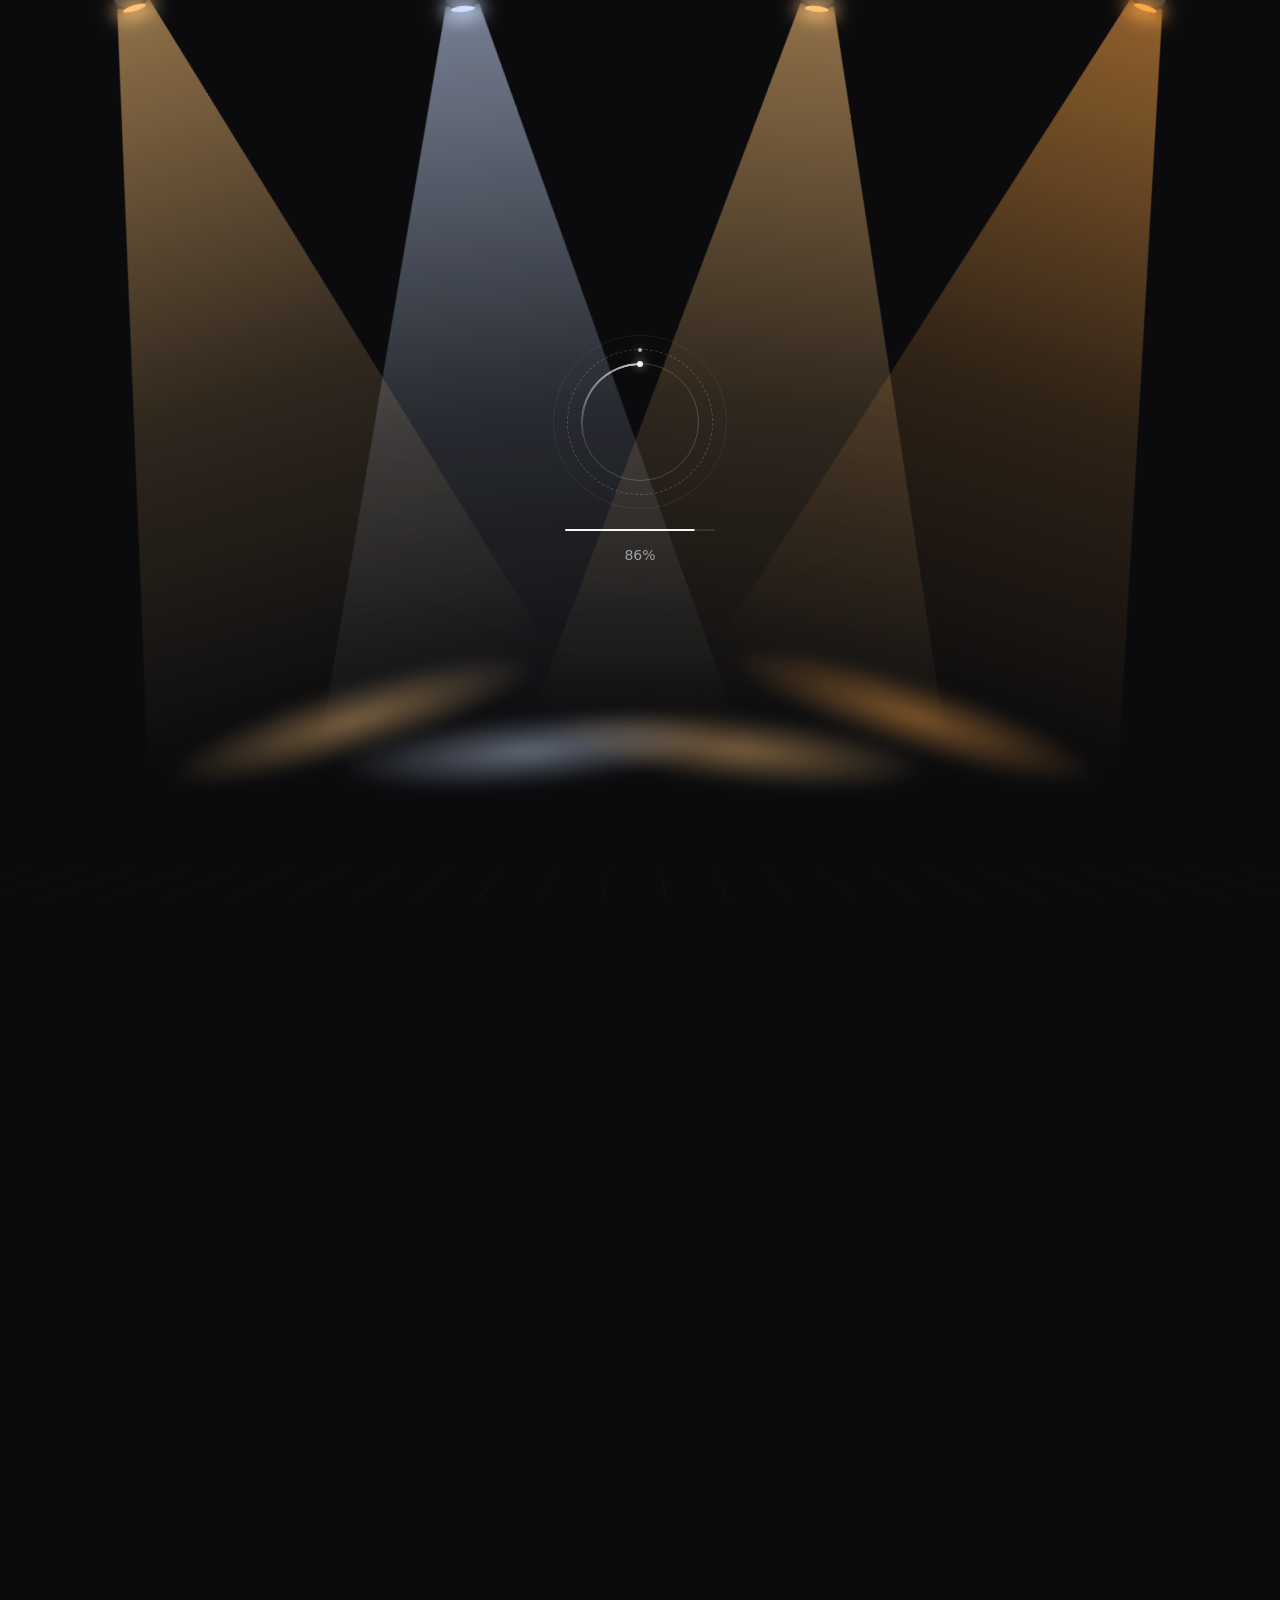
==== index.html @ 26c98234 "Add files via upload" ====
<!doctype html>
<html lang="en">
<head>
<meta charset="utf-8">
<meta name="viewport" content="width=device-width,initial-scale=1,viewport-fit=cover">
<title>Piyush Nandi | Student, aspiring software engineer and visual creator</title>
<meta name="description" content="Welcome to the portfolio of Piyush Nandi, a Computer Science student at SRM Ramapuram.">
<meta name="theme-color" content="#0b0b0d">
<link rel="icon" href="favicon.svg" type="image/svg+xml">
<link rel="stylesheet" href="style.css">
<link rel="stylesheet" href="landing.css">
<noscript><style>#load{display:none}body.lock{overflow:auto}</style></noscript>
</head>
<body class="lock">
<div id="load">
<div class="studio" aria-hidden="true">
<div class="lfloor"></div>
<div class="lamp l1"><i class="beam"></i><i class="pool"></i><i class="fx"></i></div>
<div class="lamp l2"><i class="beam"></i><i class="pool"></i><i class="fx"></i></div>
<div class="lamp l3"><i class="beam"></i><i class="pool"></i><i class="fx"></i></div>
<div class="lamp l4"><i class="beam"></i><i class="pool"></i><i class="fx"></i></div>
</div>
<div class="lw">
<div class="orb" aria-hidden="true">
<i class="rg r1"></i><i class="rg r2"></i><i class="rg r3"></i><i class="streak"></i>
<div class="bl" id="b0"><img src="assets/logos/srm.png" alt=""></div>
<div class="bl" id="b1"><img src="assets/logos/kv.png" alt=""></div>
<div class="bl bulb" id="b2"><i class="halo"></i><i class="rays"></i><img src="assets/logos/chipset-bulb.png" alt=""></div>
</div>
<div class="lbar"><i id="lbi"></i></div><div class="ln"><span id="ln">0</span>%</div></div></div>
<a class="btn skip" href="portfolio.html">Skip intro</a>
<div class="track"><div class="scene"><div class="floor" id="floor"></div><div class="world" id="world"></div></div></div>
<div id="hint">Scroll to enter</div>
<noscript><p style="padding:24px"><a href="portfolio.html">Open the portfolio</a></p></noscript>
<script src="config.js"></script>
<script src="landing.js"></script>
</body>
</html>
---- style.css ----
@property --glow{syntax:'<color>';inherits:true;initial-value:#af795d}
:root{--glow:#af795d;--bg:#0b0b0d;--card:rgba(255,255,255,.055);--line:rgba(255,255,255,.1);--tx:#f5f5f7;--mut:#a1a1a6;--r:22px;transition:--glow 1s ease}
*{box-sizing:border-box;margin:0}
html{scroll-behavior:smooth;scroll-padding-top:70px}
body{background:var(--bg);color:var(--tx);font:16px/1.55 -apple-system,BlinkMacSystemFont,"SF Pro Text","Inter","Segoe UI",system-ui,sans-serif;-webkit-font-smoothing:antialiased;min-height:100vh}
body::before{content:"";position:fixed;inset:0;z-index:-1;background:radial-gradient(60% 50% at 82% 10%,color-mix(in srgb,var(--glow) 30%,transparent),transparent 70%),radial-gradient(50% 40% at 4% 62%,color-mix(in srgb,var(--glow) 15%,transparent),transparent 70%)}
a{color:inherit}
:focus-visible{outline:2px solid var(--tx);outline-offset:3px}
.wrap{max-width:1120px;margin-inline:auto;padding:72px max(16px,4vw)}
h1{font-size:clamp(44px,8vw,84px);font-weight:700;letter-spacing:-.035em;line-height:1.02}
h2{font-size:clamp(28px,4vw,40px);font-weight:700;letter-spacing:-.02em;margin-bottom:8px}
h3{font-size:20px;margin:36px 0 14px}
.sub{font-size:clamp(18px,2.4vw,24px);font-weight:500;margin:12px 0 18px}
.lead{color:var(--mut);font-size:18px;max-width:52ch}
.muted{color:var(--mut);margin-bottom:24px}

.nav{position:fixed;inset:0 0 auto;z-index:20;height:56px;display:flex;align-items:center;justify-content:space-between;gap:16px;padding:0 max(16px,4vw);background:rgba(11,11,13,.72);-webkit-backdrop-filter:blur(20px) saturate(180%);backdrop-filter:blur(20px) saturate(180%);border-bottom:1px solid var(--line)}
.brand{font-weight:600;text-decoration:none;white-space:nowrap}
.nav nav{display:flex;gap:2px;overflow-x:auto;scrollbar-width:none}
.nav nav a{color:var(--mut);padding:6px 11px;border-radius:99px;font-size:14px;white-space:nowrap;text-decoration:none}
.nav nav a:hover{color:var(--tx);background:rgba(255,255,255,.08)}

.hero{display:grid;grid-template-columns:1fr 1.05fr;gap:48px;align-items:center;min-height:100vh;padding-top:96px}
.stage{width:100%;max-width:440px;justify-self:center}
.card.photo{padding:0}
.cut{display:grid;justify-items:center;align-items:end}
.cut img{width:100%;max-width:100%;height:auto;max-height:76vh;object-fit:contain;display:block}
.photo img{width:100%;aspect-ratio:4/5;object-fit:cover;object-position:center top;border-radius:var(--r);display:block}

.row{display:flex;flex-wrap:wrap;gap:10px;margin-top:22px}
.row.mid{justify-content:center}
.btn{display:inline-flex;align-items:center;justify-content:center;padding:10px 18px;border-radius:99px;border:1px solid var(--line);background:rgba(255,255,255,.08);color:var(--tx);font:inherit;font-size:15px;text-decoration:none;cursor:pointer;transition:background .2s}
.btn:hover{background:rgba(255,255,255,.16)}
.btn.pri{background:var(--tx);color:#000;border-color:var(--tx)}
.btn.pri:hover{background:#fff}

.card{position:relative;background:var(--card);border:1px solid var(--line);border-radius:var(--r);padding:22px}
.tilt{transform-style:preserve-3d;transition:transform .2s ease-out;will-change:transform}
.tilt .z{transform:translateZ(28px)}
.tilt::after{content:"";position:absolute;inset:0;border-radius:var(--r);pointer-events:none;opacity:0;transition:opacity .2s;background:radial-gradient(circle at var(--mx,50%) var(--my,50%),rgba(255,255,255,.2),transparent 55%);transform:translateZ(60px)}
.tilt:hover::after{opacity:1}

.grid{display:grid;gap:18px;grid-template-columns:repeat(auto-fill,minmax(270px,1fr))}
.card h3{font-size:20px;margin:0 0 6px}
.card p{color:var(--mut);font-size:15px}
.meta{font-size:14px;color:var(--mut);margin-bottom:10px}
.tags{display:flex;flex-wrap:wrap;gap:6px;margin:14px 0}
.tag{display:inline-block;font-size:12px;padding:3px 10px;border-radius:99px;background:rgba(255,255,255,.08);color:var(--mut)}
.card .row{margin-top:14px}
.imgbtn{display:block;width:100%;padding:0;border:0;background:#111;border-radius:14px;overflow:hidden;cursor:zoom-in;margin-bottom:14px}
.imgbtn img{width:100%;display:block;aspect-ratio:4/3;object-fit:cover}
.imgbtn video{width:100%;display:block;aspect-ratio:4/3;object-fit:cover}
.cert .imgbtn img{object-fit:contain}
img.missing{visibility:hidden}

.list{display:grid;gap:14px}
.erow{display:grid;grid-template-columns:auto 1fr auto;gap:4px 20px;align-items:center}
.erow.nl{grid-template-columns:1fr auto}
.erow img{width:56px;height:56px;object-fit:contain;border-radius:12px;background:rgba(255,255,255,.06)}
.erow b{font-size:18px}
.erow .sc{font-size:24px;font-weight:700;text-align:right}
.erow .sc small{display:block;font-size:12px;font-weight:400;color:var(--mut)}
.erow span{color:var(--mut);font-size:15px}
.erow>div{display:grid;gap:2px}
.xrow{display:grid;grid-template-columns:auto 1fr;gap:20px;align-items:start}
.xrow.nl{grid-template-columns:1fr}
.xrow img{width:88px;height:auto;border-radius:16px;background:#fff;padding:4px;display:block}
.xrow .xb{min-width:0}

.cylwrap{position:relative;height:calc(var(--ph,260px) + 70px);display:grid;place-items:center;overflow:hidden;perspective:1200px;cursor:grab;touch-action:pan-y;user-select:none;-webkit-user-select:none;border-radius:var(--r)}
.cylwrap.grab{cursor:grabbing}
.ring{position:relative;width:0;height:0;transform-style:preserve-3d}
.p{position:absolute;width:var(--pw);height:var(--ph);left:calc(var(--pw) / -2);top:calc(var(--ph) / -2);border-radius:16px;overflow:hidden;background:#111;backface-visibility:hidden;-webkit-backface-visibility:hidden;opacity:.55;transition:opacity .3s;transform:rotateY(calc(var(--i) * var(--step))) translateZ(var(--rad))}
.p.front{opacity:1}
.p img{width:100%;height:100%;object-fit:cover;display:block;pointer-events:none}

.two{display:grid;grid-template-columns:1fr 1fr;gap:32px;align-items:start}
.form{display:grid;gap:14px}
label{font-size:14px;color:var(--mut)}
input,textarea{display:block;width:100%;margin-top:6px;padding:11px 13px;border-radius:12px;border:1px solid var(--line);background:rgba(255,255,255,.06);color:var(--tx);font:inherit}
textarea{resize:vertical}

.foot{display:flex;justify-content:space-between;flex-wrap:wrap;gap:12px;padding-block:32px;color:var(--mut);font-size:14px;border-top:1px solid var(--line)}
.foot .row{margin:0}

.lb{position:fixed;inset:0;z-index:50;background:rgba(0,0,0,.88);display:flex;align-items:center;justify-content:center;padding:60px 16px 16px}
[hidden]{display:none!important}
#lbx{position:absolute;top:14px;right:14px}
.lbin{max-width:min(1000px,100%);max-height:100%;display:flex;flex-direction:column;gap:12px;align-items:center}
#lbm img,#lbm video{max-width:100%;max-height:calc(100vh - 170px);border-radius:12px;display:block}
.lb:not([hidden]) #lbm{animation:zoom .25s ease}
@keyframes zoom{from{transform:scale(.94);opacity:0}}
.lbc{display:flex;gap:12px;align-items:center;flex-wrap:wrap;justify-content:center;color:var(--mut);text-align:center}
.lbc strong{color:var(--tx)}

.doc{max-width:720px;margin-inline:auto;padding:96px 20px 64px}
.doc h1{font-size:40px;margin-bottom:8px}
.doc h2{font-size:20px;margin:28px 0 6px}
.doc p{color:var(--mut)}

@media (max-width:820px){
  .xrow{gap:14px}.xrow img{width:64px}
  .erow{grid-template-columns:auto 1fr;gap:4px 14px}.erow.nl{grid-template-columns:1fr}.erow .sc{grid-column:1/-1;text-align:left;display:flex;align-items:baseline;gap:8px}
  .erow .sc small{display:inline}
  .hero{grid-template-columns:1fr;min-height:0;gap:32px}
  .stage{max-width:320px}
  .two{grid-template-columns:1fr}
  .wrap{padding-block:52px}
}
@media (prefers-reduced-motion:reduce){
  *{transition:none!important;animation:none!important;scroll-behavior:auto!important}
}

.hero .stage{max-width:660px}
body{animation:pin .6s ease both}
@keyframes pin{from{opacity:0}}
@media (max-width:820px){.hero .stage{max-width:100%}}
@media (prefers-reduced-motion:reduce){body{animation:none}}
.hero h1{font-size:clamp(44px,5.6vw,76px)}

/* Arriving from the landing page: fade in with a small zoom, carrying on from the laptop zoom */
/* The zoom is on main, never on body: a transformed body makes the fixed glow stretch over the whole page and shows as a vertical light */
html.enter body{animation:pin .9s ease backwards}
html.enter main{animation:pnIn 1.1s cubic-bezier(.2,.7,.2,1) backwards;transform-origin:50% 30%}
html.enter{overflow-x:clip}
@keyframes pnIn{from{transform:scale(1.08)}}
@media (prefers-reduced-motion:reduce){html.enter body,html.enter main{animation:none}}

/* ---------- Scroll effects (see scroll3d.js) ---------- */
#prog{position:fixed;top:0;left:0;width:100%;height:2px;z-index:30;transform-origin:0 50%;transform:scaleX(0);background:linear-gradient(90deg,var(--glow),#fff)}
#dots{position:fixed;right:10px;top:50%;transform:translateY(-50%);z-index:15;display:grid;gap:4px}
#dots a{position:relative;display:grid;place-items:center;width:22px;height:22px}
#dots a i{display:block;width:6px;height:6px;border-radius:50%;background:rgba(255,255,255,.28);transition:transform .25s,background .25s,box-shadow .25s}
#dots a.on i{background:#fff;transform:scale(1.7);box-shadow:0 0 12px var(--glow)}
#dots a::after{content:attr(data-l);position:absolute;right:26px;top:50%;transform:translateY(-50%);font-size:12px;white-space:nowrap;color:var(--tx);background:rgba(11,11,13,.85);border:1px solid var(--line);padding:3px 10px;border-radius:99px;opacity:0;pointer-events:none;transition:opacity .2s}
#dots a:hover::after,#dots a:focus-visible::after{opacity:1}
@media (max-width:1000px){#dots{display:none}}

.bgfloor{position:fixed;left:-40%;right:-40%;bottom:-6%;height:46%;z-index:-1;pointer-events:none;transform:perspective(520px) rotateX(68deg);transform-origin:50% 100%;background:repeating-linear-gradient(to bottom,rgba(255,255,255,.07) 0 1px,transparent 1px 90px),repeating-linear-gradient(to right,rgba(255,255,255,.07) 0 1px,transparent 1px 90px);background-position:0 calc(var(--sy,0) * .35px);-webkit-mask-image:linear-gradient(to top,#000,transparent 85%);mask-image:linear-gradient(to top,#000,transparent 85%)}

.rv{opacity:0;transform:perspective(900px) translate3d(0,46px,-90px) rotateX(14deg);transform-origin:50% 100%;transition:opacity .8s ease var(--d,0ms),transform 1s cubic-bezier(.2,.7,.2,1) var(--d,0ms)}
.rv.in{opacity:1;transform:none}

.hero .stage{transform:perspective(1100px) translate3d(0,calc(var(--hs,0) * -64px),0) rotateY(calc(var(--hs,0) * -9deg)) scale(calc(1 - var(--hs,0) * .08));opacity:calc(1 - var(--hs,0) * .55);will-change:transform}
.hero .ht{transform:translate3d(0,calc(var(--hs,0) * 36px),0);opacity:calc(1 - var(--hs,0) * .75)}

#projects{display:block}
.pcard{position:sticky;top:calc(78px + var(--i,0) * 16px);display:grid;grid-template-columns:auto 1fr;gap:6px 34px;align-items:start;padding:30px 32px;margin-bottom:24vh;min-height:300px;transform-origin:50% 0;will-change:transform,filter;background:color-mix(in srgb,#17171b 92%,var(--glow));box-shadow:0 -18px 40px rgba(0,0,0,.35)}
.pcard:last-child{margin-bottom:0}
.pn{font-size:clamp(64px,10vw,132px);font-weight:700;letter-spacing:-.05em;line-height:.85;color:transparent;-webkit-text-stroke:1.5px rgba(255,255,255,.28);user-select:none}
.pb{min-width:0}
.pcard h3{font-size:clamp(22px,3vw,30px);margin-bottom:6px}
.pcard p{font-size:16px;max-width:60ch}
@media (max-width:640px){.pcard{grid-template-columns:1fr;padding:22px 20px;min-height:0;margin-bottom:18vh}.pn{font-size:56px}}

.tl{position:relative;padding-left:32px}
.tl::before,.tl::after{content:"";position:absolute;left:7px;top:10px;width:2px;border-radius:2px}
.tl::before{bottom:10px;background:var(--line)}
.tl::after{height:calc((100% - 20px) * var(--fill,0));background:linear-gradient(var(--glow),#fff);box-shadow:0 0 14px var(--glow)}
.tl>.card::before{content:"";position:absolute;left:-32px;top:26px;width:16px;height:16px;border-radius:50%;background:var(--bg);border:2px solid var(--line);transition:background .4s,border-color .4s,box-shadow .4s}
.tl>.card.lit::before{background:var(--glow);border-color:#fff;box-shadow:0 0 16px var(--glow)}

.cteaser{display:grid;grid-template-columns:minmax(0,1.1fr) minmax(0,1fr);gap:28px;align-items:center;text-decoration:none;padding:26px;overflow:hidden;transition:border-color .3s,background .3s}
.cteaser:hover{border-color:rgba(255,255,255,.3);background:rgba(255,255,255,.08)}
.cteaser:has(.cstack[hidden]){grid-template-columns:1fr}
.cstack{position:relative;height:220px;perspective:900px}
.cstack img{position:absolute;left:50%;top:50%;height:200px;width:auto;max-width:60%;object-fit:cover;border-radius:14px;box-shadow:0 18px 40px rgba(0,0,0,.5);transform:translate(-50%,-50%) translateX(calc((var(--k) - 1.5) * 52px)) rotateY(calc((var(--k) - 1.5) * -14deg)) rotateZ(calc((var(--k) - 1.5) * 3deg));transition:transform .5s cubic-bezier(.2,.7,.2,1)}
.cteaser:hover .cstack img{transform:translate(-50%,-50%) translateX(calc((var(--k) - 1.5) * 78px)) rotateY(calc((var(--k) - 1.5) * -20deg)) rotateZ(calc((var(--k) - 1.5) * 5deg)) translateZ(30px)}
.ct2 h3{margin:0 0 6px}
.ct2 p{margin-bottom:16px}
@media (max-width:760px){.cteaser{grid-template-columns:1fr}.cstack{height:180px}.cstack img{height:160px}}

/* ---------- Creative page ---------- */
.chead{padding-bottom:12px;padding-top:110px}
.back{display:inline-block;color:var(--mut);text-decoration:none;margin-bottom:18px;font-size:15px}
.back:hover{color:var(--tx)}
.chips{display:flex;flex-wrap:wrap;gap:8px;margin:22px 0 8px}
.chip{padding:8px 16px;border-radius:99px;border:1px solid var(--line);background:rgba(255,255,255,.06);color:var(--mut);font:inherit;font-size:14px;cursor:pointer;transition:background .2s,color .2s}
.chip:hover{color:var(--tx);background:rgba(255,255,255,.12)}
.chip.on{background:var(--tx);color:#000;border-color:var(--tx)}
.cbody{padding-top:20px}
.cgrid{columns:3 260px;column-gap:16px}
.ct{position:relative;display:block;width:100%;margin:0 0 16px;padding:0;border:1px solid var(--line);border-radius:18px;overflow:hidden;background:#111;cursor:zoom-in;break-inside:avoid;min-height:120px;transition:transform .35s cubic-bezier(.2,.7,.2,1),border-color .3s,box-shadow .3s}
.ct:hover{transform:translateY(-4px) scale(1.012);border-color:rgba(255,255,255,.3);box-shadow:0 18px 44px rgba(0,0,0,.5)}
.ct img,.ct video{display:block;width:100%;height:100%;object-fit:cover}
.ct:not([style*="aspect"]) img,.ct:not([style*="aspect"]) video{height:auto}
.ct.miss{display:none}
.cap{position:absolute;left:0;right:0;bottom:0;padding:34px 14px 12px;font-size:14px;text-align:left;color:#fff;background:linear-gradient(transparent,rgba(0,0,0,.72));opacity:0;transition:opacity .3s}
.ct:hover .cap,.ct:focus-visible .cap{opacity:1}
@media (hover:none){.cap{opacity:1}}
.ct.vid::before{content:"";position:absolute;right:12px;top:12px;width:34px;height:34px;border-radius:50%;background:rgba(0,0,0,.55) ;z-index:1}
.ct.vid::after{content:"";position:absolute;right:23px;top:21px;z-index:2;border-left:11px solid #fff;border-top:7px solid transparent;border-bottom:7px solid transparent}
.cempty{padding:30px 0}
#sentinel{height:1px}
.lbn{position:absolute;top:50%;transform:translateY(-50%);z-index:2;width:46px;height:46px;padding:0;font-size:20px}
.lbp{left:14px}.lbf{right:14px}
.cpage .lbc{margin-top:4px}
@media (max-width:640px){.lbn{top:auto;bottom:18px;transform:none}.lbp{left:calc(50% - 56px)}.lbf{right:calc(50% - 56px)}.lb{padding-bottom:80px}}
@media (prefers-reduced-motion:reduce){.rv{opacity:1!important;transform:none!important}.hero .stage,.hero .ht{transform:none!important;opacity:1!important}.pcard{position:relative;top:auto;margin-bottom:18px}.cstack img{transition:none}}
---- landing.css ----
html{overflow-x:clip;--vw:1vw}
body{overflow-x:clip}
body.lock{overflow:hidden}
#load{position:fixed;inset:0;z-index:100;background:#0b0b0d;display:grid;place-items:center;transition:opacity .7s ease,visibility .7s}
#load.done{opacity:0;visibility:hidden}
.lw{position:relative;z-index:2;display:grid;justify-items:center;gap:14px}
/* Movie-set lighting: a rig of lamps that flicker on like faulty bulbs, then settle and brighten as the page loads */
.studio{position:absolute;inset:0;overflow:hidden;z-index:1;pointer-events:none}
.lfloor{position:absolute;left:-35%;right:-35%;bottom:-6%;height:44%;transform:perspective(620px) rotateX(68deg);transform-origin:50% 100%;background:repeating-linear-gradient(to bottom,rgba(255,255,255,.1) 0 1px,transparent 1px 80px),repeating-linear-gradient(to right,rgba(255,255,255,.1) 0 1px,transparent 1px 80px);-webkit-mask-image:linear-gradient(to top,#000,transparent 90%);mask-image:linear-gradient(to top,#000,transparent 90%);opacity:calc(.25 + var(--lp,0) * .75)}
.lamp{position:absolute;top:-1.5%;left:var(--x);width:0;height:0;transform:rotate(var(--a));animation:startup 2.6s var(--d) both,faulty 7s calc(var(--d) + 2.6s) infinite;animation-fill-mode:both,none}
.l1{--x:10%;--a:-17deg;--c:255,196,120;--d:.15s}
.l2{--x:36%;--a:-5deg;--c:205,222,255;--d:.8s}
.l3{--x:64%;--a:6deg;--c:255,196,120;--d:1.25s}
.l4{--x:90%;--a:18deg;--c:255,166,70;--d:.45s}
.fx{position:absolute;left:-17px;top:0;width:34px;height:22px;border-radius:5px 5px 12px 12px;background:linear-gradient(#45454b,#1b1b1f);box-shadow:inset 0 -3px 0 rgba(0,0,0,.4)}
.fx::after{content:"";position:absolute;left:5px;right:5px;bottom:-3px;height:6px;border-radius:50%;background:rgb(var(--c));box-shadow:0 0 18px 8px rgba(var(--c),.8)}
.beam{position:absolute;left:-210px;top:18px;width:420px;height:82vh;clip-path:polygon(46% 0,54% 0,100% 100%,0 100%);background:linear-gradient(to bottom,rgba(var(--c),.6),rgba(var(--c),.16) 55%,transparent 100%);filter:blur(7px);mix-blend-mode:screen;opacity:calc(.3 + var(--lp,0) * .7)}
.pool{position:absolute;left:-190px;top:calc(82vh - 6px);width:380px;height:70px;border-radius:50%;background:radial-gradient(closest-side,rgba(var(--c),.5),transparent);filter:blur(6px);mix-blend-mode:screen;opacity:calc(.2 + var(--lp,0) * .8)}
@keyframes startup{0%{opacity:0}5%{opacity:.95}7%{opacity:.04}12%{opacity:.7}14%{opacity:0}20%{opacity:.45}22%{opacity:0}33%{opacity:1}35%{opacity:.25}41%{opacity:.9}44%{opacity:.12}52%{opacity:1}100%{opacity:1}}
@keyframes faulty{0%,100%{opacity:1}12%{opacity:1}13%{opacity:.15}14%{opacity:.9}15%{opacity:.2}17%{opacity:1}58%{opacity:1}59%{opacity:.3}61%{opacity:1}}
.l2{animation-duration:2.6s,5.3s}.l4{animation-duration:2.6s,9s}
@media (max-width:640px){.l1{--x:6%}.l4{--x:94%}.l2{--x:34%}.l3{--x:66%}.beam{left:-130px;width:260px}.pool{left:-120px;width:240px}.fx{transform:scale(.8)}}
.orb{position:relative;width:min(118px,32vw);aspect-ratio:1;margin:30px 0 34px}
.rg{position:absolute;border-radius:50%;pointer-events:none}
.rg::after{content:"";position:absolute;left:50%;top:-3px;width:6px;height:6px;margin-left:-3px;border-radius:50%;background:#f5f5f7;box-shadow:0 0 10px rgba(255,255,255,.8)}
.r1{inset:0;border:1.5px solid rgba(255,255,255,.18);animation:spin 7s linear infinite}
.r2{inset:-14px;border:1px dashed rgba(255,255,255,.2);animation:spin 16s linear infinite reverse}
.r2::after{width:4px;height:4px;margin-left:-2px;top:-2px;opacity:.7}
.r3{inset:-28px;border:1px solid rgba(255,255,255,.07);animation:spin 26s linear infinite}
.r3::after{display:none}
.streak{position:absolute;inset:0;border-radius:50%;background:conic-gradient(from 0deg,transparent 0 70%,rgba(255,255,255,.75) 100%);-webkit-mask:radial-gradient(farthest-side,transparent calc(100% - 2.5px),#000 calc(100% - 2px));mask:radial-gradient(farthest-side,transparent calc(100% - 2.5px),#000 calc(100% - 2px));animation:spin 1.3s cubic-bezier(.55,0,.35,1) infinite}
@keyframes spin{to{transform:rotate(360deg)}}
.bl{position:absolute;inset:15%;display:grid;place-items:center;opacity:0;animation:swap 4.2s infinite both;will-change:transform,opacity,filter}
#b1{animation-delay:1.4s}
#b2{animation-delay:2.8s}
.bl img{position:relative;width:100%;height:100%;object-fit:contain;display:block}
.bulb img{width:88%;height:88%}
.halo{position:absolute;inset:-34%;border-radius:50%;background:radial-gradient(circle,rgba(245,166,35,.5),rgba(245,166,35,.12) 45%,transparent 68%);animation:pulse 1.3s ease-in-out infinite}
.rays{position:absolute;inset:-14%;border-radius:50%;background:repeating-conic-gradient(from 0deg,rgba(245,166,35,.95) 0 2.4deg,transparent 2.4deg 15deg);-webkit-mask:radial-gradient(farthest-side,transparent 62%,#000 64%,#000 82%,transparent 84%);mask:radial-gradient(farthest-side,transparent 62%,#000 64%,#000 82%,transparent 84%);animation:rays 1.3s ease-in-out infinite}
.bulb img{animation:bglow 1.3s ease-in-out infinite}
@keyframes swap{
0%{opacity:0;transform:rotate(-230deg) scale(.45);filter:blur(12px);animation-timing-function:cubic-bezier(.16,.9,.24,1)}
12%{opacity:1;filter:blur(0)}
16%{opacity:1;transform:rotate(0deg) scale(1);filter:blur(0);animation-timing-function:ease-in-out}
27%{opacity:1;transform:rotate(26deg) scale(1.04);filter:blur(0);animation-timing-function:cubic-bezier(.6,0,.85,.5)}
38%{opacity:0;transform:rotate(230deg) scale(1.28);filter:blur(12px)}
100%{opacity:0;transform:rotate(230deg) scale(1.28);filter:blur(12px)}}
@keyframes pulse{0%,100%{opacity:.55;transform:scale(.92)}50%{opacity:1;transform:scale(1.08)}}
@keyframes rays{0%,100%{opacity:.25;transform:scale(.9) rotate(0deg)}50%{opacity:1;transform:scale(1.07) rotate(7deg)}}
@keyframes bglow{0%,100%{filter:drop-shadow(0 0 4px rgba(245,166,35,.35)) brightness(1)}50%{filter:drop-shadow(0 0 16px rgba(245,166,35,.95)) brightness(1.12)}}
.lbar{width:150px;height:2px;background:var(--line);overflow:hidden;border-radius:2px}
.lbar i{display:block;height:100%;background:var(--tx);transform:scaleX(0);transform-origin:left}
.ln{color:var(--mut);font-size:14px;font-variant-numeric:tabular-nums}
.skip{position:fixed;top:16px;right:16px;z-index:30}

.track{height:1000vh}
.scene{position:sticky;top:0;width:100%;height:100vh;height:100svh;overflow:hidden;overflow:clip;perspective:900px;perspective-origin:50% 45%}
.world{position:absolute;inset:0;transform-style:preserve-3d}
.floor{position:absolute;left:-60%;right:-60%;bottom:-4%;height:55%;transform:rotateX(76deg);transform-origin:50% 100%;background:repeating-linear-gradient(to bottom,rgba(255,255,255,.1) 0 2px,transparent 2px 140px),repeating-linear-gradient(to right,rgba(255,255,255,.1) 0 2px,transparent 2px 140px);-webkit-mask-image:linear-gradient(to top,#000,transparent);mask-image:linear-gradient(to top,#000,transparent)}

.it{position:absolute;left:50%;top:50%;transform:translate3d(calc(-50% + var(--x,0px)),-50%,var(--z,0px));will-change:opacity;opacity:0}
.tx{width:min(900px,calc(var(--vw)*88));text-align:center}
.tx p{overflow-wrap:anywhere;font-size:clamp(30px,calc(var(--vw)*6.4),78px);font-weight:700;letter-spacing:-.035em;line-height:1.05}
.tx.big p{font-size:clamp(44px,calc(var(--vw)*11.5),132px)}
.tx span{display:block;margin-top:16px;color:var(--mut);font-size:clamp(15px,calc(var(--vw)*2.2),22px)}
.co img{height:100%;width:auto;display:block;pointer-events:none;}
.co{height:clamp(200px,calc(var(--vh)*40),420px)}
.lg{transform:translate3d(calc(-50% + var(--lx,0px)),calc(-50% + var(--ly,0px)),var(--z,0px)) rotate(var(--lr,0deg)) scale(var(--ls,1));pointer-events:none}
.lg img{display:block;width:auto;height:calc(clamp(72px,calc(var(--vh)*13),170px)*var(--sz,1));filter:drop-shadow(0 12px 26px rgba(0,0,0,.55))}
.lg.seal img{border-radius:50%}
.lg.bulb img{filter:drop-shadow(0 0 22px rgba(245,166,35,.65));animation:bglow 2.4s ease-in-out infinite}
.fin{display:grid;justify-items:center;gap:18px;text-align:center}
.lapStage{--lw:min(calc(var(--vw)*90),660px,calc(var(--vh)*112));position:relative;width:var(--lw);height:calc(var(--lw)*.8);perspective:1500px}
.lapZoom{position:absolute;inset:0;transform-style:preserve-3d}
.lap{position:absolute;inset:0;transform-style:preserve-3d;transform-origin:50% 72%;transform:rotateX(14deg)}
.hinge{position:absolute;left:0;top:calc(var(--lw)*.64);width:100%;height:0;transform-style:preserve-3d}
.base{position:absolute;left:0;top:0;width:100%;height:calc(var(--lw)*.46);transform-origin:50% 0;transform:rotateX(90deg);border-radius:0 0 4% 4%/0 0 7% 7%;background:linear-gradient(#3b3b40,#232327);box-shadow:inset 0 0 0 1px rgba(255,255,255,.1)}
.keys{position:absolute;left:7%;right:7%;top:9%;height:50%;border-radius:2%;background:#141416;background-image:linear-gradient(90deg,transparent 93%,#2c2c30 93%),linear-gradient(transparent 85%,#2c2c30 85%);background-size:7.2% 20%}
.pad{position:absolute;left:35%;right:35%;bottom:7%;height:22%;border-radius:4%;box-shadow:inset 0 0 0 1px rgba(255,255,255,.12);background:rgba(255,255,255,.03)}
.lip{position:absolute;left:0;top:0;width:100%;height:calc(var(--lw)*.02);transform:translate3d(0,0,calc(var(--lw)*.46));background:linear-gradient(#1c1c1f,#0c0c0e);border-radius:0 0 40% 40%/0 0 100% 100%}
.lid{position:absolute;left:0;bottom:0;width:100%;height:calc(var(--lw)*.64);transform-origin:50% 100%;transform:rotateX(calc(-90deg + var(--open,0) * 100deg));transform-style:preserve-3d}
.lf,.lb{position:absolute;inset:0;backface-visibility:hidden;-webkit-backface-visibility:hidden;border-radius:2.4% 2.4% .8% .8%/3.6% 3.6% 1.2% 1.2%}
.lf{background:#050506;padding:2.2% 2.2% 3.4%;box-shadow:inset 0 0 0 1px #3d3d42}
.lb{transform:rotateY(180deg);background:linear-gradient(#34343a,#222226);box-shadow:inset 0 0 0 1px rgba(255,255,255,.1)}
.scr{position:relative;width:100%;height:100%;border-radius:1.4%;overflow:hidden;container-type:inline-size;background:radial-gradient(120% 90% at 30% 100%,var(--glow,#af795d) -80%,#0d0d10 62%);opacity:clamp(0,calc((var(--open,0) - .5) * 2.5),1);text-align:left}
.scr img{position:absolute;left:2%;bottom:0;height:96%;width:auto;pointer-events:none;-webkit-user-drag:none}
.sc{position:absolute;right:5%;top:50%;transform:translateY(-50%);width:47%;display:grid;gap:3.2cqw;justify-items:start}
.sc b{font-size:5.6cqw;line-height:1.05;letter-spacing:-.03em}
.sc span{font-size:max(2.5cqw,10px);color:#b7b7bd;line-height:1.35}
.arc{position:relative;display:inline-flex;align-items:center;justify-content:center;gap:.5em;min-height:44px;padding:.7em 1.5em;margin-top:1.2cqw;border-radius:999px;background:#f5f5f7;color:#111;font-weight:600;font-size:max(3.4cqw,13px);box-shadow:0 .32em 0 #8f8f96,0 .9em 1.3em rgba(0,0,0,.45);transition:transform .08s,box-shadow .08s;-webkit-tap-highlight-color:transparent;cursor:pointer;text-decoration:none}
.arc::after{content:"";position:absolute;inset:-.3em;border-radius:999px;border:1px solid rgba(245,245,247,.55);animation:ring 2.2s ease-out infinite;pointer-events:none}
.arc:active{transform:translateY(.28em);box-shadow:0 .04em 0 #8f8f96,0 .3em .6em rgba(0,0,0,.45)}
.arc:focus-visible{outline:2px solid #fff;outline-offset:4px}
@keyframes ring{from{transform:scale(1);opacity:.8}to{transform:scale(1.22);opacity:0}}
.fin:not(.ready) .arc{pointer-events:none}
body.go #hint,body.go .skip,body.go .links{opacity:0;transition:opacity .3s}
@media (prefers-reduced-motion:reduce){.lamp{animation:none}.arc::after,.rg,.streak,.halo,.rays,.bl,.bulb img{animation:none}}
.fin .links{display:flex;gap:16px;font-size:14px;color:var(--mut)}
#hint{position:fixed;bottom:calc(26px + env(safe-area-inset-bottom,0px));left:50%;transform:translateX(-50%);color:var(--mut);font-size:14px;transition:opacity .4s;pointer-events:none}

@media (max-width:640px){.skip{top:calc(12px + env(safe-area-inset-top,0px));right:12px}.co{height:clamp(200px,calc(var(--vh)*34),320px)}.lg img{height:calc(clamp(60px,calc(var(--vh)*9.5),110px)*var(--sz,1))}.tx.big span{margin-top:10px}.floor{height:45%}}
.co img{-webkit-mask-image:linear-gradient(#000 84%,transparent);mask-image:linear-gradient(#000 84%,transparent)}
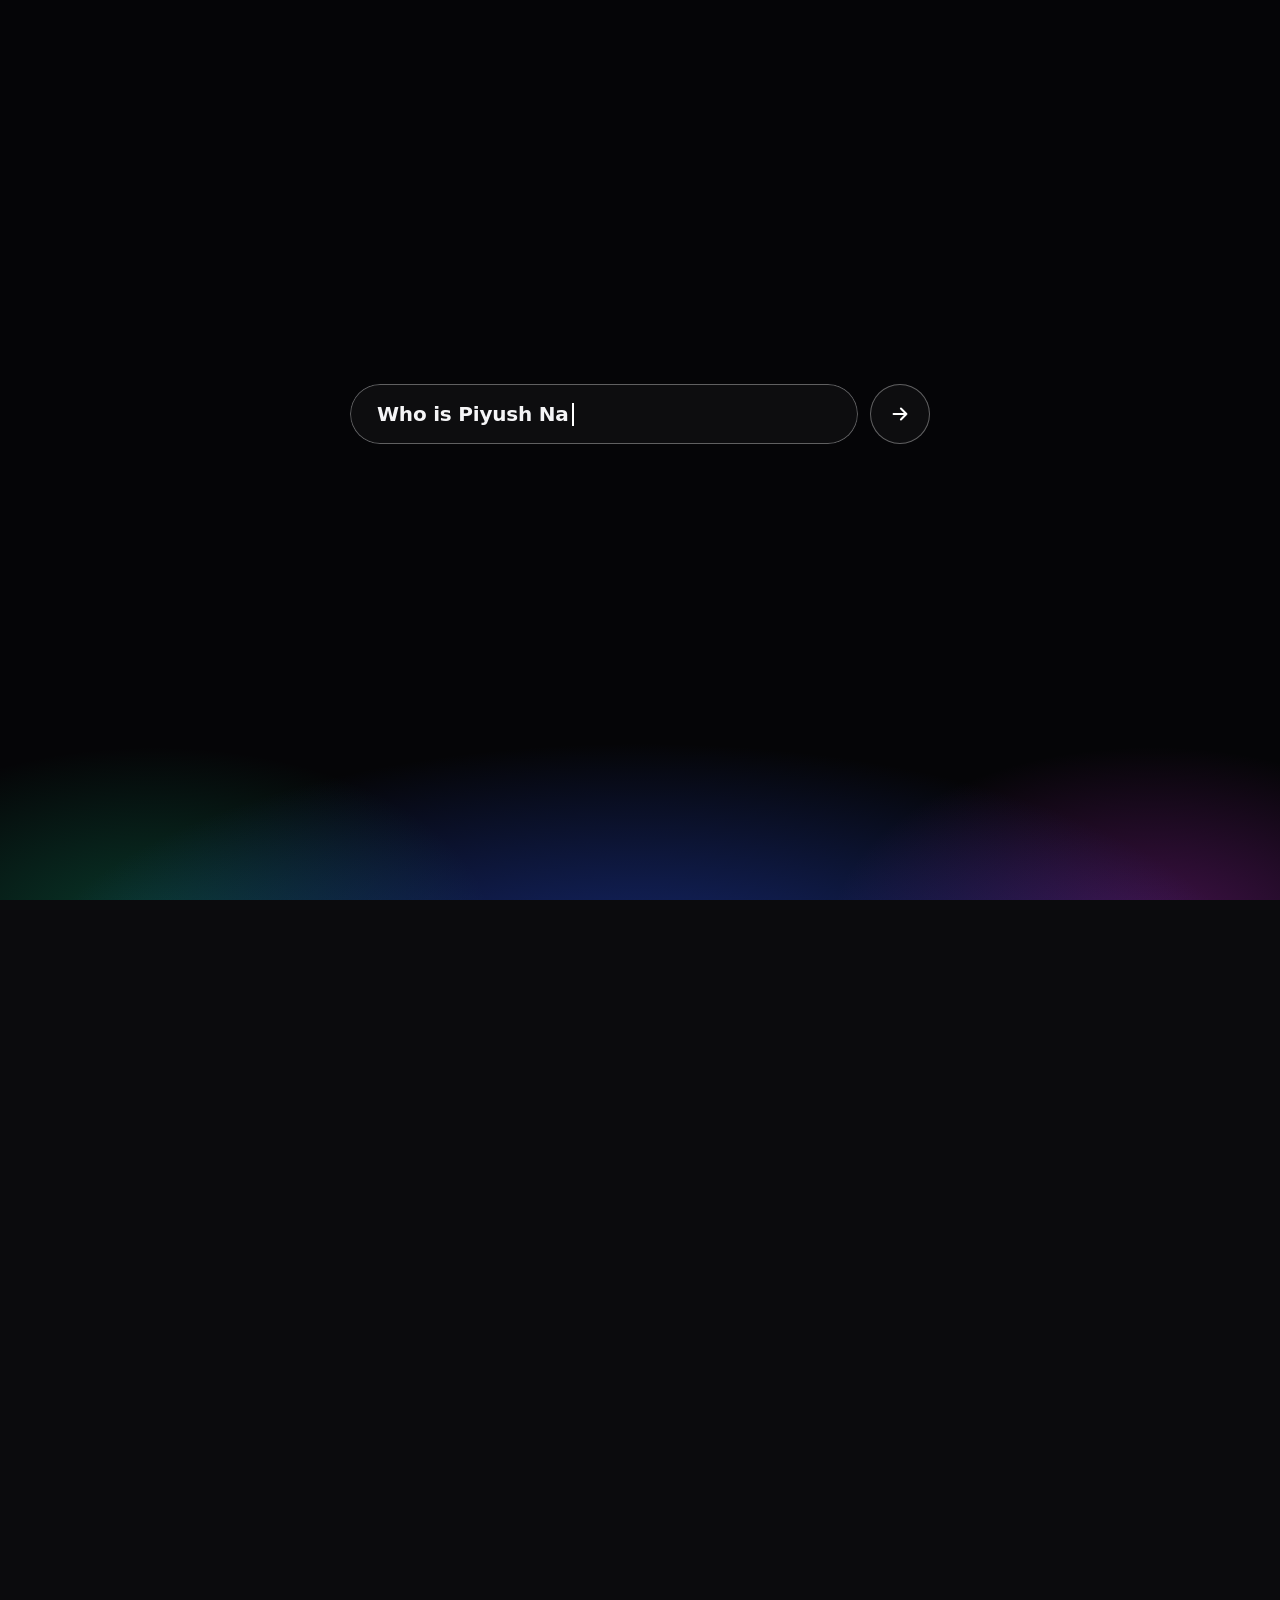
==== commit b65b8f4e: "Add files via upload" ====
--- a/index.html
+++ b/index.html
@@ -2,7 +2,7 @@
 <html lang="en">
 <head>
 <meta charset="utf-8">
-<meta name="viewport" content="width=device-width,initial-scale=1,viewport-fit=cover">
+<meta name="viewport" content="width=device-width,initial-scale=1,viewport-fit=cover,maximum-scale=1,user-scalable=no">
 <title>Piyush Nandi | Student, aspiring software engineer and visual creator</title>
 <meta name="description" content="Welcome to the portfolio of Piyush Nandi, a Computer Science student at SRM Ramapuram.">
 <meta name="theme-color" content="#0b0b0d">
@@ -12,27 +12,20 @@
 <noscript><style>#load{display:none}body.lock{overflow:auto}</style></noscript>
 </head>
 <body class="lock">
-<div id="load">
-<div class="studio" aria-hidden="true">
-<div class="lfloor"></div>
-<div class="lamp l1"><i class="beam"></i><i class="pool"></i><i class="fx"></i></div>
-<div class="lamp l2"><i class="beam"></i><i class="pool"></i><i class="fx"></i></div>
-<div class="lamp l3"><i class="beam"></i><i class="pool"></i><i class="fx"></i></div>
-<div class="lamp l4"><i class="beam"></i><i class="pool"></i><i class="fx"></i></div>
+<div id="load" aria-hidden="true">
+<div class="lglow"></div>
+<div class="lbox" id="lbox">
+<div class="lpill" id="lpill"><span id="ltxt"></span><i class="lcaret"></i></div>
+<div class="lgo" id="lgo"><svg viewBox="0 0 24 24" width="22" height="22" fill="none" stroke="currentColor" stroke-width="2.2" stroke-linecap="round" stroke-linejoin="round"><path d="M5 12h14M13 6l6 6-6 6"/></svg></div>
 </div>
-<div class="lw">
-<div class="orb" aria-hidden="true">
-<i class="rg r1"></i><i class="rg r2"></i><i class="rg r3"></i><i class="streak"></i>
-<div class="bl" id="b0"><img src="assets/logos/srm.png" alt=""></div>
-<div class="bl" id="b1"><img src="assets/logos/kv.png" alt=""></div>
-<div class="bl bulb" id="b2"><i class="halo"></i><i class="rays"></i><img src="assets/logos/chipset-bulb.png" alt=""></div>
+<svg class="lcur" id="lcur" viewBox="0 0 24 24" width="28" height="28"><path d="M3 2l17 8.5-7.6 2.1L9.2 21z" fill="#e14bff" stroke="#fff" stroke-opacity=".5" stroke-width=".8" stroke-linejoin="round"/></svg>
+<div class="lsweep" id="lsweep"></div>
 </div>
-<div class="lbar"><i id="lbi"></i></div><div class="ln"><span id="ln">0</span>%</div></div></div>
-<a class="btn skip" href="portfolio.html">Skip intro</a>
 <div class="track"><div class="scene"><div class="floor" id="floor"></div><div class="world" id="world"></div></div></div>
 <div id="hint">Scroll to enter</div>
 <noscript><p style="padding:24px"><a href="portfolio.html">Open the portfolio</a></p></noscript>
 <script src="config.js"></script>
 <script src="landing.js"></script>
+<script src="nozoom.js"></script>
 </body>
 </html>
--- a/style.css
+++ b/style.css
@@ -197,3 +197,37 @@
 .cpage .lbc{margin-top:4px}
 @media (max-width:640px){.lbn{top:auto;bottom:18px;transform:none}.lbp{left:calc(50% - 56px)}.lbf{right:calc(50% - 56px)}.lb{padding-bottom:80px}}
 @media (prefers-reduced-motion:reduce){.rv{opacity:1!important;transform:none!important}.hero .stage,.hero .ht{transform:none!important;opacity:1!important}.pcard{position:relative;top:auto;margin-bottom:18px}.cstack img{transition:none}}
+
+/* Fixed zoom on phones */
+html{touch-action:pan-x pan-y}
+input,textarea,select{font-size:16px}
+/* Projects: browser frame preview */
+.pcard{grid-template-columns:auto 1fr minmax(0,42%)}
+.pv{align-self:center;border-radius:14px;overflow:hidden;border:1px solid var(--line);background:#101012;box-shadow:0 24px 60px rgba(0,0,0,.45)}
+.pv .bar{display:flex;gap:6px;align-items:center;height:28px;padding:0 12px;background:rgba(255,255,255,.07)}
+.pv .bar i{width:8px;height:8px;border-radius:50%;background:rgba(255,255,255,.28)}
+.pv .bar span{margin-left:8px;font-size:11px;color:var(--mut);white-space:nowrap;overflow:hidden;text-overflow:ellipsis}
+.vp{position:relative;aspect-ratio:16/10;overflow:hidden;background:radial-gradient(120% 90% at 30% 100%,color-mix(in srgb,var(--glow) 45%,transparent),#0d0d10 70%)}
+.vp img{position:absolute;inset:0;width:100%;height:100%;object-fit:cover;transition:transform .6s}
+.pcard:hover .vp img{transform:scale(1.05)}
+.vp iframe{position:absolute;left:0;top:0;width:1280px;height:800px;border:0;transform-origin:0 0;transform:scale(var(--k,.3));pointer-events:none;opacity:0;transition:opacity .6s;background:#fff}
+.vp iframe.on{opacity:1}
+/* Phone dock */
+.dock{display:none;position:fixed;left:50%;bottom:calc(14px + env(safe-area-inset-bottom,0px));transform:translateX(-50%);z-index:25;gap:2px;padding:6px;border-radius:999px;background:rgba(24,24,27,.78);-webkit-backdrop-filter:blur(20px) saturate(180%);backdrop-filter:blur(20px) saturate(180%);border:1px solid var(--line);box-shadow:0 12px 40px rgba(0,0,0,.5);max-width:calc(100% - 20px)}
+.dock a{padding:10px 13px;border-radius:999px;font-size:13px;color:var(--mut);text-decoration:none;white-space:nowrap}
+.dock a.on{background:var(--tx);color:#000}
+@media (max-width:900px){.pcard{grid-template-columns:auto 1fr}.pcard .pv{grid-column:1/-1;order:3}}
+@media (max-width:760px){
+  body:not(.cpage) .nav nav{display:none}
+  .dock{display:flex}
+  body:not(.cpage){padding-bottom:88px}
+  .hero.wrap{padding-bottom:0;min-height:0}
+  .hero .stage{margin-top:-6px}
+  #work{padding-top:12px}
+  h2{font-size:clamp(32px,9vw,42px)}
+  #projects,#certList,#events{display:flex;gap:14px;overflow-x:auto;scroll-snap-type:x mandatory;margin-inline:-16px;padding:4px 16px 16px;scrollbar-width:none}
+  #projects::-webkit-scrollbar,#certList::-webkit-scrollbar,#events::-webkit-scrollbar{display:none}
+  #projects>*,#certList>*,#events>*{flex:0 0 84%;scroll-snap-align:center}
+  .pcard{position:relative!important;top:auto!important;margin-bottom:0!important;transform:none!important;filter:none!important;grid-template-columns:1fr;min-height:0}
+  .pcard .pv{order:-1;grid-column:auto}
+}
--- a/landing.css
+++ b/landing.css
@@ -1,59 +1,22 @@
 html{overflow-x:clip;--vw:1vw}
 body{overflow-x:clip}
 body.lock{overflow:hidden}
-#load{position:fixed;inset:0;z-index:100;background:#0b0b0d;display:grid;place-items:center;transition:opacity .7s ease,visibility .7s}
+#load{position:fixed;inset:0;z-index:100;overflow:hidden;background:radial-gradient(70% 42% at 50% 112%,rgba(40,80,230,.55),transparent 70%),radial-gradient(38% 30% at 12% 104%,rgba(20,200,140,.28),transparent 70%),radial-gradient(36% 30% at 90% 104%,rgba(170,40,190,.38),transparent 70%),#050507;transition:opacity .8s ease .15s,visibility .95s}
 #load.done{opacity:0;visibility:hidden}
-.lw{position:relative;z-index:2;display:grid;justify-items:center;gap:14px}
-/* Movie-set lighting: a rig of lamps that flicker on like faulty bulbs, then settle and brighten as the page loads */
-.studio{position:absolute;inset:0;overflow:hidden;z-index:1;pointer-events:none}
-.lfloor{position:absolute;left:-35%;right:-35%;bottom:-6%;height:44%;transform:perspective(620px) rotateX(68deg);transform-origin:50% 100%;background:repeating-linear-gradient(to bottom,rgba(255,255,255,.1) 0 1px,transparent 1px 80px),repeating-linear-gradient(to right,rgba(255,255,255,.1) 0 1px,transparent 1px 80px);-webkit-mask-image:linear-gradient(to top,#000,transparent 90%);mask-image:linear-gradient(to top,#000,transparent 90%);opacity:calc(.25 + var(--lp,0) * .75)}
-.lamp{position:absolute;top:-1.5%;left:var(--x);width:0;height:0;transform:rotate(var(--a));animation:startup 2.6s var(--d) both,faulty 7s calc(var(--d) + 2.6s) infinite;animation-fill-mode:both,none}
-.l1{--x:10%;--a:-17deg;--c:255,196,120;--d:.15s}
-.l2{--x:36%;--a:-5deg;--c:205,222,255;--d:.8s}
-.l3{--x:64%;--a:6deg;--c:255,196,120;--d:1.25s}
-.l4{--x:90%;--a:18deg;--c:255,166,70;--d:.45s}
-.fx{position:absolute;left:-17px;top:0;width:34px;height:22px;border-radius:5px 5px 12px 12px;background:linear-gradient(#45454b,#1b1b1f);box-shadow:inset 0 -3px 0 rgba(0,0,0,.4)}
-.fx::after{content:"";position:absolute;left:5px;right:5px;bottom:-3px;height:6px;border-radius:50%;background:rgb(var(--c));box-shadow:0 0 18px 8px rgba(var(--c),.8)}
-.beam{position:absolute;left:-210px;top:18px;width:420px;height:82vh;clip-path:polygon(46% 0,54% 0,100% 100%,0 100%);background:linear-gradient(to bottom,rgba(var(--c),.6),rgba(var(--c),.16) 55%,transparent 100%);filter:blur(7px);mix-blend-mode:screen;opacity:calc(.3 + var(--lp,0) * .7)}
-.pool{position:absolute;left:-190px;top:calc(82vh - 6px);width:380px;height:70px;border-radius:50%;background:radial-gradient(closest-side,rgba(var(--c),.5),transparent);filter:blur(6px);mix-blend-mode:screen;opacity:calc(.2 + var(--lp,0) * .8)}
-@keyframes startup{0%{opacity:0}5%{opacity:.95}7%{opacity:.04}12%{opacity:.7}14%{opacity:0}20%{opacity:.45}22%{opacity:0}33%{opacity:1}35%{opacity:.25}41%{opacity:.9}44%{opacity:.12}52%{opacity:1}100%{opacity:1}}
-@keyframes faulty{0%,100%{opacity:1}12%{opacity:1}13%{opacity:.15}14%{opacity:.9}15%{opacity:.2}17%{opacity:1}58%{opacity:1}59%{opacity:.3}61%{opacity:1}}
-.l2{animation-duration:2.6s,5.3s}.l4{animation-duration:2.6s,9s}
-@media (max-width:640px){.l1{--x:6%}.l4{--x:94%}.l2{--x:34%}.l3{--x:66%}.beam{left:-130px;width:260px}.pool{left:-120px;width:240px}.fx{transform:scale(.8)}}
-.orb{position:relative;width:min(118px,32vw);aspect-ratio:1;margin:30px 0 34px}
-.rg{position:absolute;border-radius:50%;pointer-events:none}
-.rg::after{content:"";position:absolute;left:50%;top:-3px;width:6px;height:6px;margin-left:-3px;border-radius:50%;background:#f5f5f7;box-shadow:0 0 10px rgba(255,255,255,.8)}
-.r1{inset:0;border:1.5px solid rgba(255,255,255,.18);animation:spin 7s linear infinite}
-.r2{inset:-14px;border:1px dashed rgba(255,255,255,.2);animation:spin 16s linear infinite reverse}
-.r2::after{width:4px;height:4px;margin-left:-2px;top:-2px;opacity:.7}
-.r3{inset:-28px;border:1px solid rgba(255,255,255,.07);animation:spin 26s linear infinite}
-.r3::after{display:none}
-.streak{position:absolute;inset:0;border-radius:50%;background:conic-gradient(from 0deg,transparent 0 70%,rgba(255,255,255,.75) 100%);-webkit-mask:radial-gradient(farthest-side,transparent calc(100% - 2.5px),#000 calc(100% - 2px));mask:radial-gradient(farthest-side,transparent calc(100% - 2.5px),#000 calc(100% - 2px));animation:spin 1.3s cubic-bezier(.55,0,.35,1) infinite}
-@keyframes spin{to{transform:rotate(360deg)}}
-.bl{position:absolute;inset:15%;display:grid;place-items:center;opacity:0;animation:swap 4.2s infinite both;will-change:transform,opacity,filter}
-#b1{animation-delay:1.4s}
-#b2{animation-delay:2.8s}
-.bl img{position:relative;width:100%;height:100%;object-fit:contain;display:block}
-.bulb img{width:88%;height:88%}
-.halo{position:absolute;inset:-34%;border-radius:50%;background:radial-gradient(circle,rgba(245,166,35,.5),rgba(245,166,35,.12) 45%,transparent 68%);animation:pulse 1.3s ease-in-out infinite}
-.rays{position:absolute;inset:-14%;border-radius:50%;background:repeating-conic-gradient(from 0deg,rgba(245,166,35,.95) 0 2.4deg,transparent 2.4deg 15deg);-webkit-mask:radial-gradient(farthest-side,transparent 62%,#000 64%,#000 82%,transparent 84%);mask:radial-gradient(farthest-side,transparent 62%,#000 64%,#000 82%,transparent 84%);animation:rays 1.3s ease-in-out infinite}
-.bulb img{animation:bglow 1.3s ease-in-out infinite}
-@keyframes swap{
-0%{opacity:0;transform:rotate(-230deg) scale(.45);filter:blur(12px);animation-timing-function:cubic-bezier(.16,.9,.24,1)}
-12%{opacity:1;filter:blur(0)}
-16%{opacity:1;transform:rotate(0deg) scale(1);filter:blur(0);animation-timing-function:ease-in-out}
-27%{opacity:1;transform:rotate(26deg) scale(1.04);filter:blur(0);animation-timing-function:cubic-bezier(.6,0,.85,.5)}
-38%{opacity:0;transform:rotate(230deg) scale(1.28);filter:blur(12px)}
-100%{opacity:0;transform:rotate(230deg) scale(1.28);filter:blur(12px)}}
-@keyframes pulse{0%,100%{opacity:.55;transform:scale(.92)}50%{opacity:1;transform:scale(1.08)}}
-@keyframes rays{0%,100%{opacity:.25;transform:scale(.9) rotate(0deg)}50%{opacity:1;transform:scale(1.07) rotate(7deg)}}
+.lbox{position:absolute;left:50%;top:46%;width:min(88vw,580px);transform:translate(-50%,-50%);display:flex;align-items:center;gap:12px}
+.lpill{position:relative;flex:1;min-width:0;height:clamp(50px,13vw,60px);border-radius:999px;border:1px solid rgba(255,255,255,.34);background:rgba(255,255,255,.035);box-shadow:0 0 24px rgba(60,120,255,.12);display:flex;align-items:center;padding:0 clamp(16px,5vw,26px);font-size:clamp(13.5px,3.9vw,20px);font-weight:600;letter-spacing:-.01em;white-space:nowrap;overflow:hidden;opacity:0;clip-path:inset(0 50% 0 50% round 999px)}
+.lcaret{display:inline-block;width:2px;height:1.15em;margin-left:3px;background:#fff;animation:caret 1s steps(1) infinite}
+@keyframes caret{50%{opacity:0}}
+.lgo{position:relative;flex:none;width:clamp(50px,13vw,60px);height:clamp(50px,13vw,60px);border-radius:50%;border:1px solid rgba(255,255,255,.34);background:rgba(255,255,255,.035);display:grid;place-items:center;color:#fff;opacity:0;transform:scale(.3)}
+.lgo::after{content:"";position:absolute;inset:-1px;border-radius:50%;border:2px solid rgba(255,255,255,.8);opacity:0}
+.lgo.hit::after{animation:hit .55s ease-out}
+@keyframes hit{from{transform:scale(1);opacity:.9}to{transform:scale(1.9);opacity:0}}
+.lcur{position:absolute;left:0;top:0;z-index:3;opacity:0;pointer-events:none;filter:drop-shadow(0 4px 8px rgba(0,0,0,.5))}
+.lsweep{position:absolute;inset:0;z-index:4;background:linear-gradient(225deg,#fff,#dfe8ff);opacity:0;pointer-events:none;--p:-30%;-webkit-mask-image:linear-gradient(225deg,#000 var(--p),transparent calc(var(--p) + 32%));mask-image:linear-gradient(225deg,#000 var(--p),transparent calc(var(--p) + 32%))}
 @keyframes bglow{0%,100%{filter:drop-shadow(0 0 4px rgba(245,166,35,.35)) brightness(1)}50%{filter:drop-shadow(0 0 16px rgba(245,166,35,.95)) brightness(1.12)}}
-.lbar{width:150px;height:2px;background:var(--line);overflow:hidden;border-radius:2px}
-.lbar i{display:block;height:100%;background:var(--tx);transform:scaleX(0);transform-origin:left}
-.ln{color:var(--mut);font-size:14px;font-variant-numeric:tabular-nums}
 .skip{position:fixed;top:16px;right:16px;z-index:30}
 
-.track{height:1000vh}
+.track{height:560vh}
 .scene{position:sticky;top:0;width:100%;height:100vh;height:100svh;overflow:hidden;overflow:clip;perspective:900px;perspective-origin:50% 45%}
 .world{position:absolute;inset:0;transform-style:preserve-3d}
 .floor{position:absolute;left:-60%;right:-60%;bottom:-4%;height:55%;transform:rotateX(76deg);transform-origin:50% 100%;background:repeating-linear-gradient(to bottom,rgba(255,255,255,.1) 0 2px,transparent 2px 140px),repeating-linear-gradient(to right,rgba(255,255,255,.1) 0 2px,transparent 2px 140px);-webkit-mask-image:linear-gradient(to top,#000,transparent);mask-image:linear-gradient(to top,#000,transparent)}
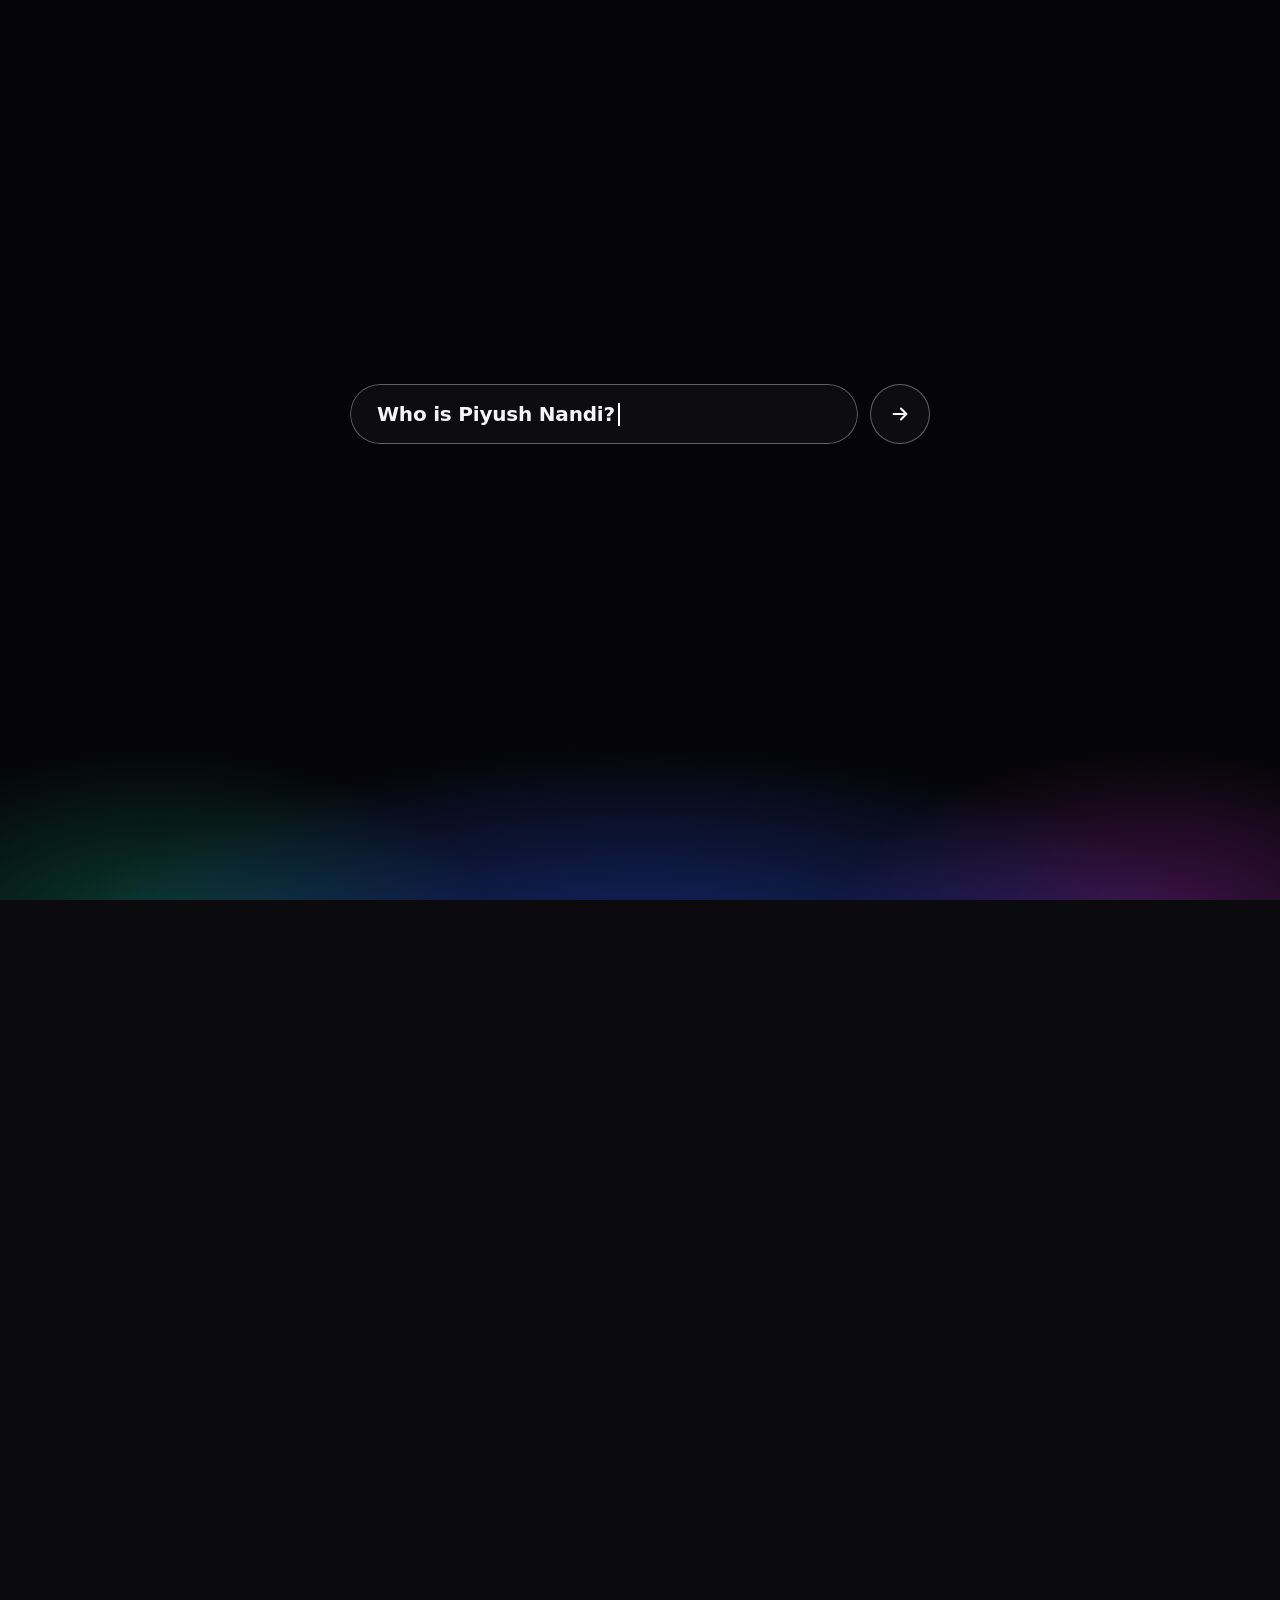
==== commit e3fa9a9b: "Add files via upload" ====
--- a/index.html
+++ b/index.html
@@ -25,6 +25,7 @@
 <div id="hint">Scroll to enter</div>
 <noscript><p style="padding:24px"><a href="portfolio.html">Open the portfolio</a></p></noscript>
 <script src="config.js"></script>
+<script src="dots.js"></script>
 <script src="landing.js"></script>
 <script src="nozoom.js"></script>
 </body>
--- a/style.css
+++ b/style.css
@@ -231,3 +231,24 @@
   .pcard{position:relative!important;top:auto!important;margin-bottom:0!important;transform:none!important;filter:none!important;grid-template-columns:1fr;min-height:0}
   .pcard .pv{order:-1;grid-column:auto}
 }
+
+/* Glowing dots on the i's of the name: a ball that hops, charges up, catches fire and settles back into a ball */
+[data-dots] .gi{position:relative}
+[data-dots] .gi i{position:absolute;left:var(--dl,50%);top:var(--dt,.1em);width:.146em;height:.146em;margin-left:-.073em;border-radius:50%;background:radial-gradient(circle at 35% 30%,#fff1b8 0 18%,#ffb62e 48%,#f08a0c 100%);box-shadow:0 0 .2em rgba(245,166,35,.85),0 0 .55em rgba(245,166,35,.4);animation:dotLife 6.4s ease-in-out var(--dd,0s) infinite;will-change:transform}
+[data-dots] .gi i::before,[data-dots] .gi i::after{content:"";position:absolute;left:50%;bottom:36%;border-radius:50% 0 50% 50%;opacity:0;pointer-events:none;transform-origin:50% 50%}
+[data-dots] .gi i::before{width:.3em;height:.3em;margin-left:-.15em;background:radial-gradient(circle at 30% 70%,#ffd35c 0 30%,#ff7a1a 62%,#e8330c 100%);box-shadow:0 0 .28em rgba(255,110,20,.9),0 0 .8em rgba(255,70,10,.45);animation:flameOut 6.4s linear var(--dd,0s) infinite}
+[data-dots] .gi i::after{width:.17em;height:.17em;margin-left:-.085em;bottom:40%;background:radial-gradient(circle at 30% 70%,#fffbe0 0 35%,#ffe27a 100%);animation:flameIn 6.4s linear var(--dd,0s) infinite}
+@keyframes dotLife{
+0%,40%{transform:translateY(0) scale(1,1);filter:brightness(1)}
+46%{transform:translateY(-.16em) scale(.94,1.1)}
+52%{transform:translateY(0) scale(1.2,.78)}
+56%{transform:translateY(-.05em) scale(1,1)}
+60%{transform:translateY(0) scale(1.05,.95)}
+66%{transform:translateY(0) scale(1.3);filter:brightness(1.25)}
+70%,83%{transform:translateY(0) scale(.6);filter:brightness(1.4)}
+89%{transform:translateY(0) scale(1.18,.86);filter:brightness(1.1)}
+93%{transform:translateY(-.03em) scale(.97,1.04)}
+100%{transform:translateY(0) scale(1,1);filter:brightness(1)}}
+@keyframes flameOut{0%,67%{opacity:0;transform:rotate(-45deg) scale(.1)}70.0%{opacity:1;transform:translate(0,-0.040em) rotate(-45.0deg) scale(1.00,1.15)}71.0%{opacity:1;transform:translate(0,-0.044em) rotate(-41.0deg) scale(1.10,1.20)}72.0%{opacity:1;transform:translate(0,-0.047em) rotate(-46.0deg) scale(0.90,1.00)}73.0%{opacity:1;transform:translate(0,-0.051em) rotate(-48.7deg) scale(1.00,0.85)}74.0%{opacity:1;transform:translate(0,-0.054em) rotate(-43.0deg) scale(1.10,1.04)}75.0%{opacity:1;transform:translate(0,-0.058em) rotate(-41.8deg) scale(0.89,1.24)}76.0%{opacity:1;transform:translate(0,-0.061em) rotate(-47.8deg) scale(1.00,1.12)}77.0%{opacity:1;transform:translate(0,-0.065em) rotate(-47.5deg) scale(1.10,0.92)}78.0%{opacity:1;transform:translate(0,-0.069em) rotate(-41.6deg) scale(0.89,0.94)}79.0%{opacity:1;transform:translate(0,-0.072em) rotate(-43.4deg) scale(1.01,1.08)}80.0%{opacity:1;transform:translate(0,-0.076em) rotate(-48.8deg) scale(1.10,1.17)}81.0%{opacity:1;transform:translate(0,-0.079em) rotate(-45.6deg) scale(0.89,1.13)}82.0%{opacity:1;transform:translate(0,-0.083em) rotate(-41.0deg) scale(1.01,0.96)}83.0%{opacity:1;transform:translate(0,-0.086em) rotate(-45.4deg) scale(1.10,0.89)}84.0%{opacity:1;transform:translate(0,-0.090em) rotate(-48.9deg) scale(0.89,1.09)}86%{opacity:.7;transform:translate(0,-.05em) rotate(-45deg) scale(.7)}89%,100%{opacity:0;transform:rotate(-45deg) scale(.1)}}
+@keyframes flameIn{0%,68%{opacity:0;transform:rotate(-45deg) scale(.1)}71.0%{opacity:1;transform:translate(0,-0.040em) rotate(-45.0deg) scale(0.95,1.09)}72.0%{opacity:1;transform:translate(0,-0.044em) rotate(-41.0deg) scale(1.05,1.14)}73.0%{opacity:1;transform:translate(0,-0.048em) rotate(-46.0deg) scale(0.85,0.95)}74.0%{opacity:1;transform:translate(0,-0.053em) rotate(-48.7deg) scale(0.95,0.81)}75.0%{opacity:1;transform:translate(0,-0.057em) rotate(-43.0deg) scale(1.05,0.99)}76.0%{opacity:1;transform:translate(0,-0.061em) rotate(-41.8deg) scale(0.85,1.18)}77.0%{opacity:1;transform:translate(0,-0.065em) rotate(-47.8deg) scale(0.95,1.06)}78.0%{opacity:1;transform:translate(0,-0.069em) rotate(-47.5deg) scale(1.05,0.88)}79.0%{opacity:1;transform:translate(0,-0.073em) rotate(-41.6deg) scale(0.85,0.89)}80.0%{opacity:1;transform:translate(0,-0.078em) rotate(-43.4deg) scale(0.96,1.02)}81.0%{opacity:1;transform:translate(0,-0.082em) rotate(-48.8deg) scale(1.05,1.11)}82.0%{opacity:1;transform:translate(0,-0.086em) rotate(-45.6deg) scale(0.85,1.07)}83.0%{opacity:1;transform:translate(0,-0.090em) rotate(-41.0deg) scale(0.96,0.91)}85%{opacity:.6;transform:rotate(-45deg) scale(.5)}88%,100%{opacity:0;transform:rotate(-45deg) scale(.1)}}
+@media (prefers-reduced-motion:reduce){[data-dots] .gi i,[data-dots] .gi i::before,[data-dots] .gi i::after{animation:none}}
--- a/landing.css
+++ b/landing.css
@@ -25,7 +25,7 @@
 .tx{width:min(900px,calc(var(--vw)*88));text-align:center}
 .tx p{overflow-wrap:anywhere;font-size:clamp(30px,calc(var(--vw)*6.4),78px);font-weight:700;letter-spacing:-.035em;line-height:1.05}
 .tx.big p{font-size:clamp(44px,calc(var(--vw)*11.5),132px)}
-.tx span{display:block;margin-top:16px;color:var(--mut);font-size:clamp(15px,calc(var(--vw)*2.2),22px)}
+.tx>span{display:block;margin-top:16px;color:var(--mut);font-size:clamp(15px,calc(var(--vw)*2.2),22px)}
 .co img{height:100%;width:auto;display:block;pointer-events:none;}
 .co{height:clamp(200px,calc(var(--vh)*40),420px)}
 .lg{transform:translate3d(calc(-50% + var(--lx,0px)),calc(-50% + var(--ly,0px)),var(--z,0px)) rotate(var(--lr,0deg)) scale(var(--ls,1));pointer-events:none}
@@ -63,3 +63,7 @@
 
 @media (max-width:640px){.skip{top:calc(12px + env(safe-area-inset-top,0px));right:12px}.co{height:clamp(200px,calc(var(--vh)*34),320px)}.lg img{height:calc(clamp(60px,calc(var(--vh)*9.5),110px)*var(--sz,1))}.tx.big span{margin-top:10px}.floor{height:45%}}
 .co img{-webkit-mask-image:linear-gradient(#000 84%,transparent);mask-image:linear-gradient(#000 84%,transparent)}
+
+#hint.nudge{color:#fff;animation:nudge 1.9s ease-in-out infinite;text-shadow:0 0 18px rgba(255,255,255,.35)}
+@keyframes nudge{0%,100%{transform:translate(-50%,0)}50%{transform:translate(-50%,-7px)}}
+@media (prefers-reduced-motion:reduce){#hint.nudge{animation:none}}
